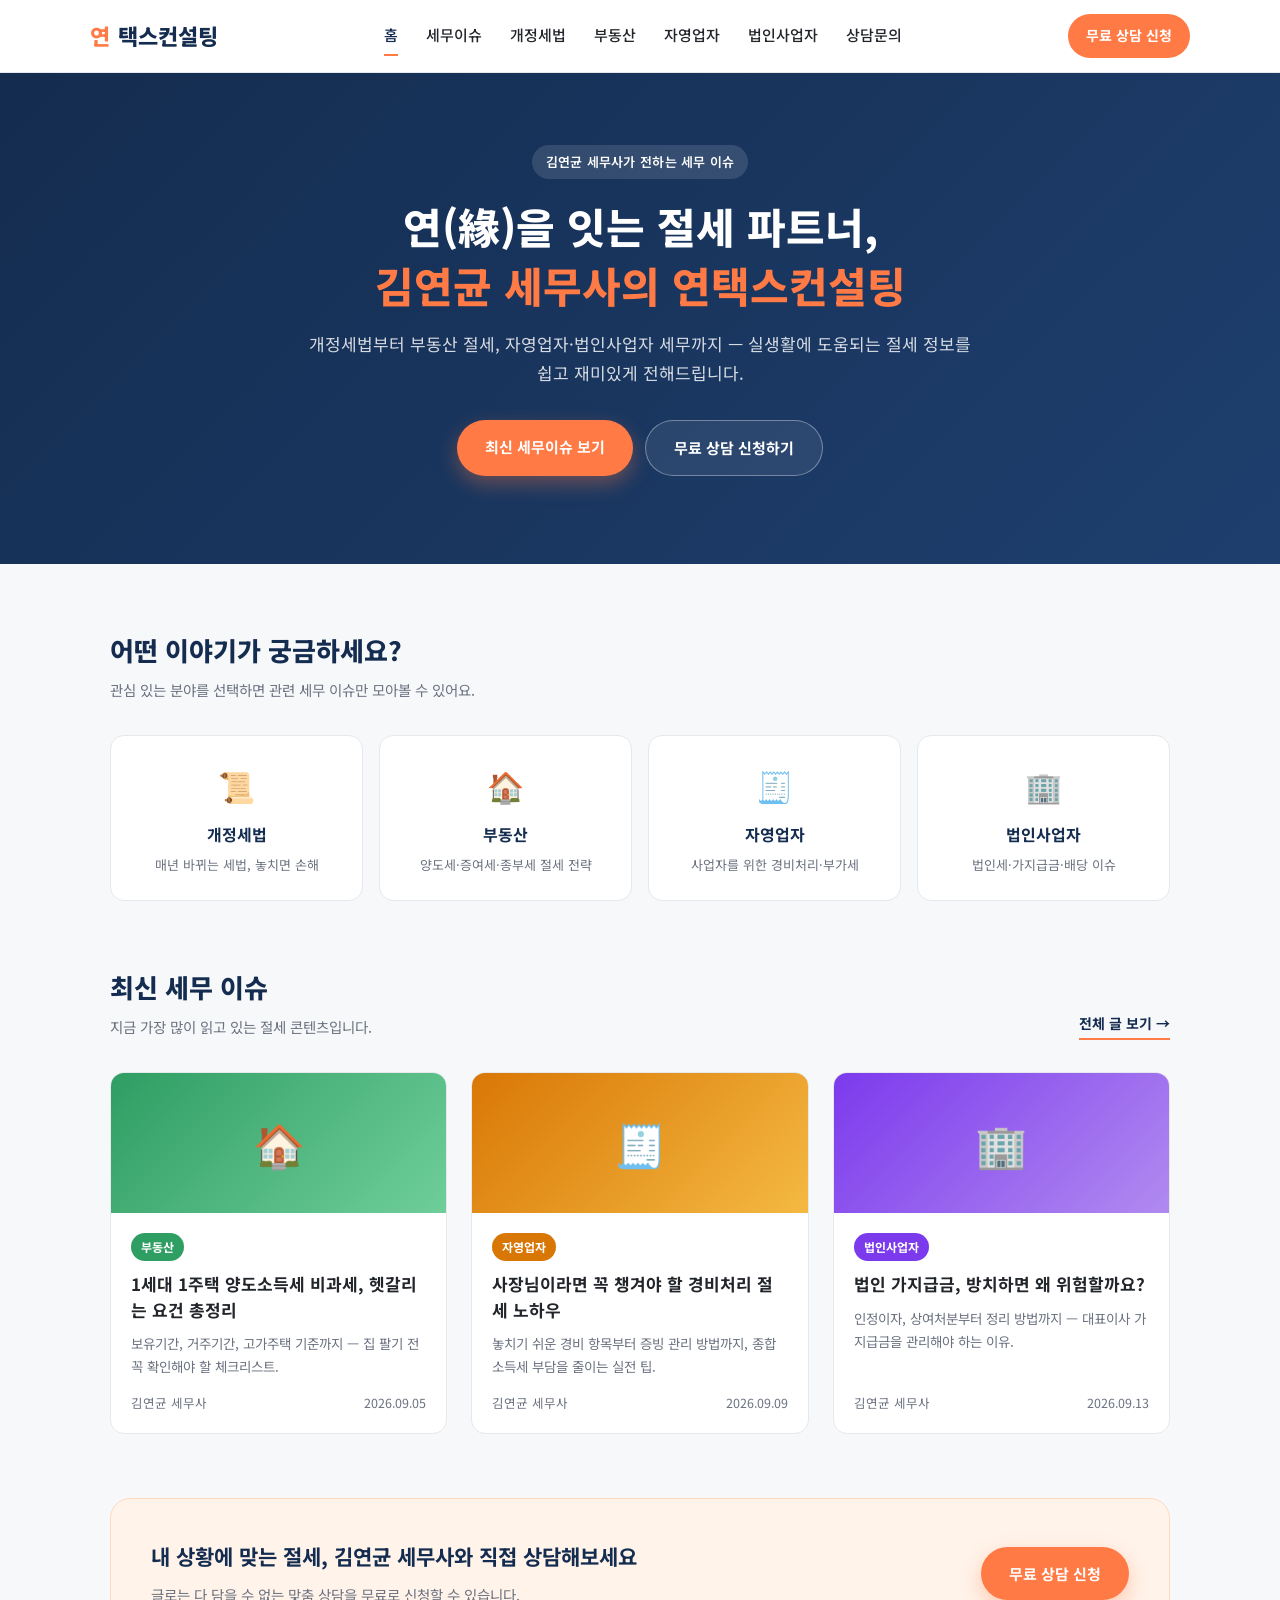
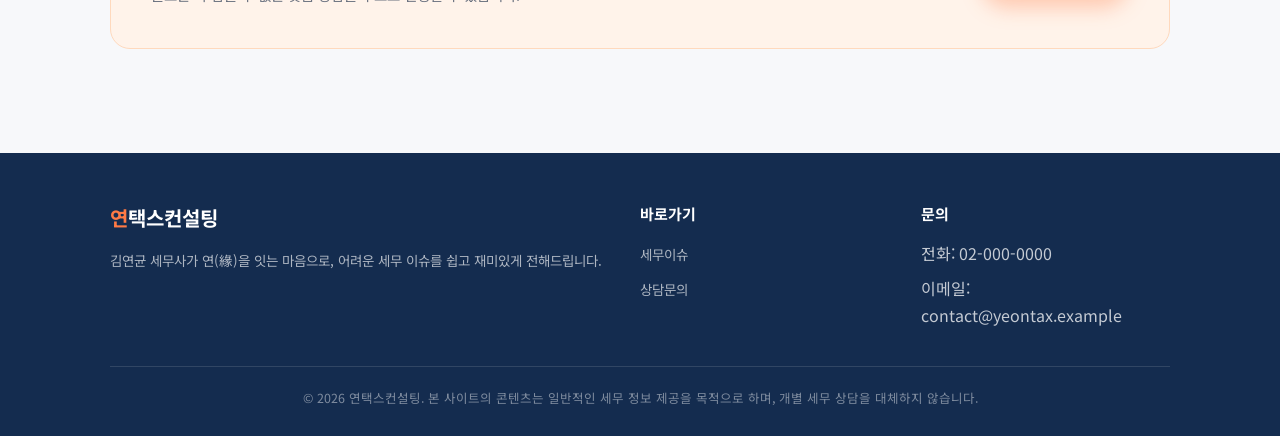
==== index.html @ 4e2dc9d8 "Merge 58a5f38770da1b1a11c53f82adcb4b5a8daee67b into 29d1952ac6ea8d5ac8eed54de7ce35b76712c909" ====
<!DOCTYPE html>
<html lang="ko">
<head>
<meta charset="UTF-8">
<meta name="viewport" content="width=device-width, initial-scale=1.0">
<title>연택스컨설팅 | 연(緣)을 잇는 절세 파트너, 김연균 세무사</title>
<meta name="description" content="연(緣)을 잇는 절세 파트너, 김연균 세무사의 연택스컨설팅. 개정세법, 부동산, 자영업자, 법인사업자 세무 이슈를 쉽고 재미있게 풀어드립니다.">
<link rel="preconnect" href="https://fonts.googleapis.com">
<link href="https://fonts.googleapis.com/css2?family=Noto+Sans+KR:wght@400;500;700;800&display=swap" rel="stylesheet">
<link rel="stylesheet" href="css/style.css">
</head>
<body>

<header class="site-header">
  <div class="wrap header-inner">
    <a href="index.html" class="logo"><span>연</span>택스컨설팅</a>
    <nav class="main-nav">
      <a href="index.html" class="active">홈</a>
      <a href="blog.html">세무이슈</a>
      <a href="blog.html?cat=tax">개정세법</a>
      <a href="blog.html?cat=realestate">부동산</a>
      <a href="blog.html?cat=selfemployed">자영업자</a>
      <a href="blog.html?cat=corp">법인사업자</a>
      <a href="contact.html">상담문의</a>
    </nav>
    <a href="contact.html" class="header-cta">무료 상담 신청</a>
    <button class="nav-toggle" aria-label="메뉴 열기">☰</button>
  </div>
</header>

<section class="hero">
  <div class="wrap hero-inner">
    <span class="hero-eyebrow">김연균 세무사가 전하는 세무 이슈</span>
    <h1>연(緣)을 잇는 절세 파트너,<br><em>김연균 세무사의 연택스컨설팅</em></h1>
    <p>개정세법부터 부동산 절세, 자영업자·법인사업자 세무까지 — 실생활에 도움되는 절세 정보를 쉽고 재미있게 전해드립니다.</p>
    <div class="hero-actions">
      <a href="blog.html" class="btn btn-primary">최신 세무이슈 보기</a>
      <a href="contact.html" class="btn btn-ghost">무료 상담 신청하기</a>
    </div>
  </div>
</section>

<section class="section">
  <div class="wrap">
    <div class="section-head">
      <div>
        <h2>어떤 이야기가 궁금하세요?</h2>
        <p>관심 있는 분야를 선택하면 관련 세무 이슈만 모아볼 수 있어요.</p>
      </div>
    </div>
    <div class="category-grid">
      <a class="category-card" href="blog.html?cat=tax">
        <div class="emoji">📜</div>
        <h3>개정세법</h3>
        <p>매년 바뀌는 세법, 놓치면 손해</p>
      </a>
      <a class="category-card" href="blog.html?cat=realestate">
        <div class="emoji">🏠</div>
        <h3>부동산</h3>
        <p>양도세·증여세·종부세 절세 전략</p>
      </a>
      <a class="category-card" href="blog.html?cat=selfemployed">
        <div class="emoji">🧾</div>
        <h3>자영업자</h3>
        <p>사업자를 위한 경비처리·부가세</p>
      </a>
      <a class="category-card" href="blog.html?cat=corp">
        <div class="emoji">🏢</div>
        <h3>법인사업자</h3>
        <p>법인세·가지급금·배당 이슈</p>
      </a>
    </div>
  </div>
</section>

<section class="section" style="padding-top:0;">
  <div class="wrap">
    <div class="section-head">
      <div>
        <h2>최신 세무 이슈</h2>
        <p>지금 가장 많이 읽고 있는 절세 콘텐츠입니다.</p>
      </div>
      <a href="blog.html" class="section-link">전체 글 보기 →</a>
    </div>

    <div class="post-grid">
      <a class="post-card" href="posts/post-2.html">
        <div class="post-thumb thumb-realestate">🏠</div>
        <div class="post-body">
          <span class="tag tag-realestate">부동산</span>
          <h3>1세대 1주택 양도소득세 비과세, 헷갈리는 요건 총정리</h3>
          <p class="excerpt">보유기간, 거주기간, 고가주택 기준까지 — 집 팔기 전 꼭 확인해야 할 체크리스트.</p>
          <div class="post-meta"><span>김연균 세무사</span><span>2026.09.05</span></div>
        </div>
      </a>
      <a class="post-card" href="posts/post-3.html">
        <div class="post-thumb thumb-selfemployed">🧾</div>
        <div class="post-body">
          <span class="tag tag-selfemployed">자영업자</span>
          <h3>사장님이라면 꼭 챙겨야 할 경비처리 절세 노하우</h3>
          <p class="excerpt">놓치기 쉬운 경비 항목부터 증빙 관리 방법까지, 종합소득세 부담을 줄이는 실전 팁.</p>
          <div class="post-meta"><span>김연균 세무사</span><span>2026.09.09</span></div>
        </div>
      </a>
      <a class="post-card" href="posts/post-4.html">
        <div class="post-thumb thumb-corp">🏢</div>
        <div class="post-body">
          <span class="tag tag-corp">법인사업자</span>
          <h3>법인 가지급금, 방치하면 왜 위험할까요?</h3>
          <p class="excerpt">인정이자, 상여처분부터 정리 방법까지 — 대표이사 가지급금을 관리해야 하는 이유.</p>
          <div class="post-meta"><span>김연균 세무사</span><span>2026.09.13</span></div>
        </div>
      </a>
    </div>
  </div>
</section>

<section class="section" style="padding-top:0;">
  <div class="wrap">
    <div class="cta-banner">
      <div>
        <h3>내 상황에 맞는 절세, 김연균 세무사와 직접 상담해보세요</h3>
        <p>글로는 다 담을 수 없는 맞춤 상담을 무료로 신청할 수 있습니다.</p>
      </div>
      <a href="contact.html" class="btn btn-primary">무료 상담 신청</a>
    </div>
  </div>
</section>

<footer class="site-footer">
  <div class="wrap">
    <div class="footer-grid">
      <div>
        <h4 style="color:#fff; font-size:20px;"><span style="color:var(--accent);">연</span>택스컨설팅</h4>
        <p>김연균 세무사가 연(緣)을 잇는 마음으로, 어려운 세무 이슈를 쉽고 재미있게 전해드립니다.</p>
      </div>
      <div>
        <h4>바로가기</h4>
        <ul>
          <li><a href="blog.html">세무이슈</a></li>
          <li><a href="contact.html">상담문의</a></li>
        </ul>
      </div>
      <div>
        <h4>문의</h4>
        <ul>
          <li>전화: 02-000-0000</li>
          <li>이메일: contact@yeontax.example</li>
        </ul>
      </div>
    </div>
    <div class="footer-bottom">
      © 2026 연택스컨설팅. 본 사이트의 콘텐츠는 일반적인 세무 정보 제공을 목적으로 하며, 개별 세무 상담을 대체하지 않습니다.
    </div>
  </div>
</footer>

<script src="js/main.js"></script>
</body>
</html>
---- css/style.css ----
/* ===== 세무톡 공통 스타일 ===== */
:root {
  --navy: #142c4f;
  --navy-light: #1e3f6e;
  --accent: #ff7a45;
  --accent-dark: #e2601f;
  --bg: #f7f8fa;
  --card-bg: #ffffff;
  --text: #22262b;
  --text-muted: #6b7280;
  --border: #e5e8ec;
  --tag-tax: #2b6cb0;
  --tag-realestate: #2f9e63;
  --tag-selfemployed: #d97706;
  --tag-corp: #7c3aed;
  --radius: 14px;
  --max-width: 1100px;
}

* { box-sizing: border-box; }

html { scroll-behavior: smooth; }

body {
  margin: 0;
  font-family: "Noto Sans KR", "Pretendard", -apple-system, "Malgun Gothic", sans-serif;
  background: var(--bg);
  color: var(--text);
  line-height: 1.7;
  -webkit-font-smoothing: antialiased;
}

a { color: inherit; text-decoration: none; }
img { max-width: 100%; display: block; }
ul { list-style: none; margin: 0; padding: 0; }

.wrap {
  max-width: var(--max-width);
  margin: 0 auto;
  padding: 0 20px;
}

/* ---------- Header ---------- */
.site-header {
  position: sticky;
  top: 0;
  z-index: 50;
  background: rgba(255, 255, 255, 0.92);
  backdrop-filter: blur(6px);
  border-bottom: 1px solid var(--border);
}

.header-inner {
  display: flex;
  align-items: center;
  justify-content: space-between;
  padding: 14px 0;
}

.logo {
  display: flex;
  align-items: center;
  gap: 8px;
  font-weight: 800;
  font-size: 22px;
  color: var(--navy);
}
.logo span { color: var(--accent); }

.main-nav {
  display: flex;
  gap: 28px;
}
.main-nav a {
  font-size: 15px;
  font-weight: 500;
  color: var(--text);
  padding: 6px 0;
  border-bottom: 2px solid transparent;
  transition: color .15s, border-color .15s;
}
.main-nav a:hover,
.main-nav a.active {
  color: var(--navy);
  border-color: var(--accent);
}

.header-cta {
  display: inline-block;
  background: var(--accent);
  color: #fff;
  font-weight: 700;
  font-size: 14px;
  padding: 10px 18px;
  border-radius: 999px;
  transition: background .15s, transform .15s;
  white-space: nowrap;
}
.header-cta:hover { background: var(--accent-dark); transform: translateY(-1px); }

.nav-toggle {
  display: none;
  background: none;
  border: none;
  font-size: 24px;
  cursor: pointer;
  color: var(--navy);
}

/* ---------- Hero ---------- */
.hero {
  background: linear-gradient(135deg, var(--navy) 0%, var(--navy-light) 100%);
  color: #fff;
  padding: 72px 0 88px;
}
.hero-inner { text-align: center; max-width: 720px; margin: 0 auto; }
.hero-eyebrow {
  display: inline-block;
  background: rgba(255,255,255,0.12);
  padding: 6px 14px;
  border-radius: 999px;
  font-size: 13px;
  font-weight: 600;
  margin-bottom: 18px;
  letter-spacing: .02em;
}
.hero h1 {
  font-size: clamp(28px, 4vw, 42px);
  line-height: 1.4;
  margin: 0 0 16px;
  font-weight: 800;
}
.hero h1 em { color: var(--accent); font-style: normal; }
.hero p {
  font-size: 17px;
  color: rgba(255,255,255,0.82);
  margin: 0 0 32px;
}
.hero-actions {
  display: flex;
  gap: 12px;
  justify-content: center;
  flex-wrap: wrap;
}
.btn {
  display: inline-block;
  padding: 14px 28px;
  border-radius: 999px;
  font-weight: 700;
  font-size: 15px;
  transition: transform .15s, box-shadow .15s, background .15s;
}
.btn-primary {
  background: var(--accent);
  color: #fff;
  box-shadow: 0 8px 20px rgba(255,122,69,0.35);
}
.btn-primary:hover { background: var(--accent-dark); transform: translateY(-2px); }
.btn-ghost {
  background: rgba(255,255,255,0.08);
  color: #fff;
  border: 1px solid rgba(255,255,255,0.35);
}
.btn-ghost:hover { background: rgba(255,255,255,0.18); }

/* ---------- Section titles ---------- */
.section { padding: 64px 0; }
.section-head {
  display: flex;
  align-items: flex-end;
  justify-content: space-between;
  margin-bottom: 32px;
  gap: 16px;
  flex-wrap: wrap;
}
.section-head h2 {
  font-size: 26px;
  font-weight: 800;
  color: var(--navy);
  margin: 0 0 6px;
}
.section-head p { margin: 0; color: var(--text-muted); font-size: 14.5px; }
.section-link {
  font-weight: 700;
  font-size: 14px;
  color: var(--navy);
  border-bottom: 2px solid var(--accent);
  padding-bottom: 2px;
}

/* ---------- Category pills ---------- */
.category-grid {
  display: grid;
  grid-template-columns: repeat(4, 1fr);
  gap: 16px;
}
.category-card {
  background: var(--card-bg);
  border: 1px solid var(--border);
  border-radius: var(--radius);
  padding: 24px 20px;
  text-align: center;
  transition: transform .15s, box-shadow .15s;
}
.category-card:hover {
  transform: translateY(-4px);
  box-shadow: 0 12px 28px rgba(20,44,79,0.08);
}
.category-card .emoji { font-size: 30px; margin-bottom: 10px; }
.category-card h3 { font-size: 16px; margin: 0 0 6px; color: var(--navy); }
.category-card p { font-size: 13px; color: var(--text-muted); margin: 0; }

/* ---------- Post cards ---------- */
.post-grid {
  display: grid;
  grid-template-columns: repeat(3, 1fr);
  gap: 24px;
}
.post-card {
  background: var(--card-bg);
  border: 1px solid var(--border);
  border-radius: var(--radius);
  overflow: hidden;
  display: flex;
  flex-direction: column;
  transition: transform .15s, box-shadow .15s;
}
.post-card:hover {
  transform: translateY(-4px);
  box-shadow: 0 16px 32px rgba(20,44,79,0.1);
}
.post-thumb {
  height: 140px;
  display: flex;
  align-items: center;
  justify-content: center;
  font-size: 42px;
  color: #fff;
}
.post-body { padding: 20px; display: flex; flex-direction: column; gap: 10px; flex: 1; }
.tag {
  display: inline-block;
  align-self: flex-start;
  font-size: 12px;
  font-weight: 700;
  padding: 4px 10px;
  border-radius: 999px;
  color: #fff;
}
.tag-tax { background: var(--tag-tax); }
.tag-realestate { background: var(--tag-realestate); }
.tag-selfemployed { background: var(--tag-selfemployed); }
.tag-corp { background: var(--tag-corp); }

.thumb-tax { background: linear-gradient(135deg,#2b6cb0,#5a9bde); }
.thumb-realestate { background: linear-gradient(135deg,#2f9e63,#6fce9a); }
.thumb-selfemployed { background: linear-gradient(135deg,#d97706,#f4b942); }
.thumb-corp { background: linear-gradient(135deg,#7c3aed,#b18af0); }

.post-card h3 {
  font-size: 17px;
  margin: 0;
  color: var(--text);
  line-height: 1.5;
}
.post-card .excerpt {
  font-size: 13.5px;
  color: var(--text-muted);
  margin: 0;
  flex: 1;
}
.post-meta {
  display: flex;
  justify-content: space-between;
  font-size: 12.5px;
  color: var(--text-muted);
  margin-top: 4px;
}

/* ---------- CTA banner ---------- */
.cta-banner {
  background: #fff3ea;
  border: 1px solid #ffd9bd;
  border-radius: 20px;
  padding: 40px;
  display: flex;
  align-items: center;
  justify-content: space-between;
  gap: 24px;
  flex-wrap: wrap;
}
.cta-banner h3 { font-size: 21px; margin: 0 0 8px; color: var(--navy); }
.cta-banner p { margin: 0; color: var(--text-muted); font-size: 14.5px; }

/* ---------- Footer ---------- */
.site-footer {
  background: var(--navy);
  color: rgba(255,255,255,0.75);
  padding: 48px 0 28px;
  margin-top: 40px;
}
.footer-grid {
  display: grid;
  grid-template-columns: 2fr 1fr 1fr;
  gap: 32px;
  margin-bottom: 28px;
}
.footer-grid h4 { color: #fff; font-size: 15px; margin: 0 0 14px; }
.footer-grid p, .footer-grid a { font-size: 13.5px; color: rgba(255,255,255,0.65); }
.footer-grid li { margin-bottom: 8px; }
.footer-grid a:hover { color: #fff; }
.footer-bottom {
  border-top: 1px solid rgba(255,255,255,0.12);
  padding-top: 20px;
  font-size: 12.5px;
  color: rgba(255,255,255,0.45);
  text-align: center;
}

/* ---------- Blog list page ---------- */
.filter-tabs {
  display: flex;
  gap: 10px;
  flex-wrap: wrap;
  margin-bottom: 32px;
}
.filter-tab {
  padding: 9px 18px;
  border-radius: 999px;
  border: 1px solid var(--border);
  background: #fff;
  font-size: 13.5px;
  font-weight: 600;
  color: var(--text-muted);
  cursor: pointer;
  transition: all .15s;
}
.filter-tab:hover { border-color: var(--navy); color: var(--navy); }
.filter-tab.active { background: var(--navy); color: #fff; border-color: var(--navy); }

/* ---------- Post detail page ---------- */
.post-hero {
  background: var(--navy);
  color: #fff;
  padding: 56px 0 40px;
}
.post-hero .tag { margin-bottom: 16px; }
.post-hero h1 { font-size: clamp(24px, 3.4vw, 34px); margin: 0 0 16px; line-height: 1.45; }
.post-hero .meta { font-size: 13.5px; color: rgba(255,255,255,0.7); }

.post-content {
  max-width: 760px;
  margin: 0 auto;
  padding: 48px 20px 20px;
  font-size: 16.5px;
}
.post-content h2 {
  font-size: 21px;
  color: var(--navy);
  margin: 40px 0 14px;
  padding-top: 4px;
}
.post-content h3 { font-size: 17.5px; color: var(--navy); margin: 28px 0 10px; }
.post-content p { margin: 0 0 16px; }
.post-content ul, .post-content ol { margin: 0 0 16px; padding-left: 22px; }
.post-content li { margin-bottom: 8px; }

.callout {
  background: #eef5ff;
  border-left: 4px solid var(--tag-tax);
  border-radius: 8px;
  padding: 18px 20px;
  margin: 24px 0;
  font-size: 15px;
}
.callout strong { color: var(--tag-tax); }

.callout-warn {
  background: #fff8e8;
  border-left: 4px solid var(--tag-selfemployed);
}
.callout-warn strong { color: var(--tag-selfemployed); }

.disclaimer {
  margin-top: 36px;
  padding: 16px 18px;
  background: #f3f4f6;
  border-radius: 10px;
  font-size: 13px;
  color: var(--text-muted);
}

.share-cta {
  max-width: 760px;
  margin: 40px auto 0;
  padding: 0 20px;
}

.author-box {
  max-width: 760px;
  margin: 24px auto 0;
  padding: 20px;
  background: #fff;
  border: 1px solid var(--border);
  border-radius: var(--radius);
  display: flex;
  gap: 14px;
  align-items: center;
}
.author-avatar {
  width: 46px; height: 46px; border-radius: 50%;
  background: var(--navy); color: #fff;
  display: flex; align-items: center; justify-content: center;
  font-weight: 800; flex-shrink: 0;
}
.author-box .name { font-weight: 700; color: var(--navy); font-size: 14.5px; }
.author-box .role { font-size: 12.5px; color: var(--text-muted); }

/* ---------- Comments ---------- */
.comments-section {
  max-width: 760px;
  margin: 48px auto 0;
  padding: 0 20px 60px;
}
.comments-section h3 { font-size: 18px; color: var(--navy); margin-bottom: 16px; }
.comments-placeholder {
  border: 1px dashed var(--border);
  border-radius: var(--radius);
  padding: 28px;
  text-align: center;
  color: var(--text-muted);
  font-size: 13.5px;
  background: #fff;
}

/* ---------- Contact page ---------- */
.contact-layout {
  display: grid;
  grid-template-columns: 1.1fr 0.9fr;
  gap: 40px;
  align-items: start;
}
.contact-form {
  background: #fff;
  border: 1px solid var(--border);
  border-radius: var(--radius);
  padding: 32px;
}
.form-row { margin-bottom: 18px; }
.form-row label {
  display: block;
  font-size: 13.5px;
  font-weight: 700;
  margin-bottom: 6px;
  color: var(--navy);
}
.form-row input,
.form-row select,
.form-row textarea {
  width: 100%;
  padding: 12px 14px;
  border: 1px solid var(--border);
  border-radius: 8px;
  font-size: 14.5px;
  font-family: inherit;
  background: #fbfbfc;
}
.form-row textarea { resize: vertical; min-height: 110px; }
.form-note { font-size: 12.5px; color: var(--text-muted); margin-top: -8px; margin-bottom: 18px; }

.contact-info-card {
  background: var(--navy);
  color: #fff;
  border-radius: var(--radius);
  padding: 32px;
}
.contact-info-card h3 { margin: 0 0 18px; font-size: 18px; }
.contact-info-card .item { margin-bottom: 16px; font-size: 14.5px; }
.contact-info-card .item .label { display: block; font-size: 12.5px; color: rgba(255,255,255,0.6); margin-bottom: 2px; }

/* ---------- Responsive ---------- */
@media (max-width: 860px) {
  .main-nav { display: none; }
  .nav-toggle { display: block; }
  .category-grid { grid-template-columns: repeat(2, 1fr); }
  .post-grid { grid-template-columns: 1fr; }
  .footer-grid { grid-template-columns: 1fr; }
  .contact-layout { grid-template-columns: 1fr; }
}

@media (max-width: 480px) {
  .category-grid { grid-template-columns: 1fr; }
}
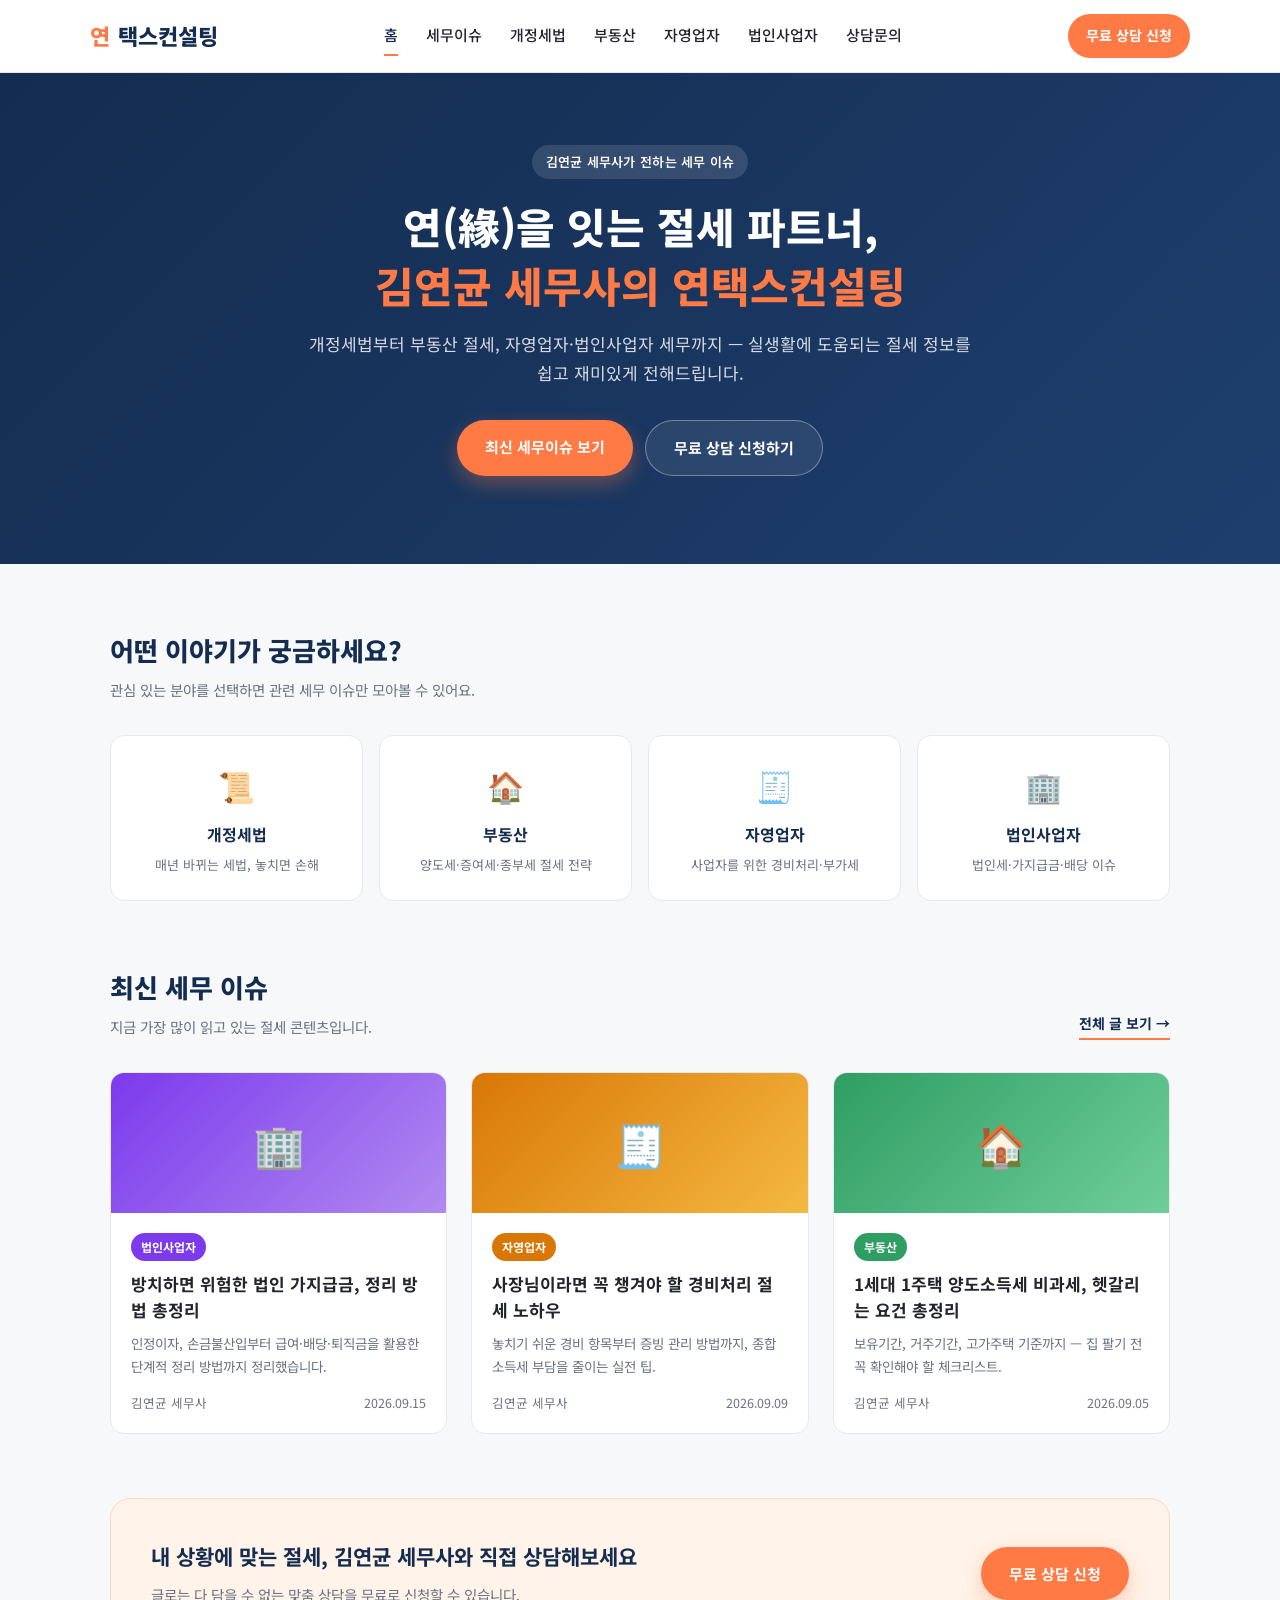
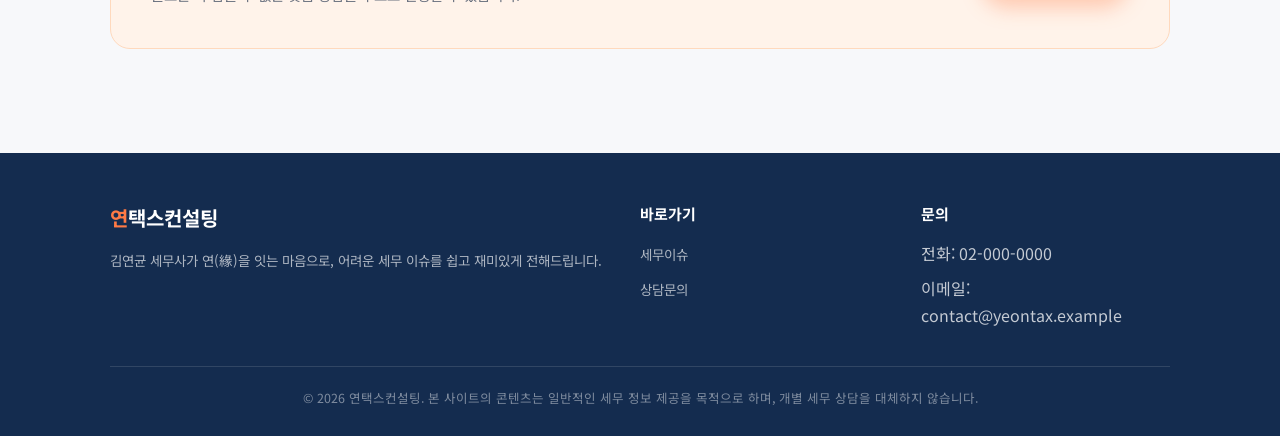
==== commit 27253456: "Add blog post: 법인 가지급금 정리 방법 (법인사업자) Adds posts/post-4.html covering corporate 가지급금 issues and clean" ====
--- a/index.html
+++ b/index.html
@@ -84,13 +84,13 @@
     </div>
 
     <div class="post-grid">
-      <a class="post-card" href="posts/post-2.html">
-        <div class="post-thumb thumb-realestate">🏠</div>
+      <a class="post-card" href="posts/post-4.html">
+        <div class="post-thumb thumb-corp">🏢</div>
         <div class="post-body">
-          <span class="tag tag-realestate">부동산</span>
-          <h3>1세대 1주택 양도소득세 비과세, 헷갈리는 요건 총정리</h3>
-          <p class="excerpt">보유기간, 거주기간, 고가주택 기준까지 — 집 팔기 전 꼭 확인해야 할 체크리스트.</p>
-          <div class="post-meta"><span>김연균 세무사</span><span>2026.09.05</span></div>
+          <span class="tag tag-corp">법인사업자</span>
+          <h3>방치하면 위험한 법인 가지급금, 정리 방법 총정리</h3>
+          <p class="excerpt">인정이자, 손금불산입부터 급여·배당·퇴직금을 활용한 단계적 정리 방법까지 정리했습니다.</p>
+          <div class="post-meta"><span>김연균 세무사</span><span>2026.09.15</span></div>
         </div>
       </a>
       <a class="post-card" href="posts/post-3.html">
@@ -102,13 +102,13 @@
           <div class="post-meta"><span>김연균 세무사</span><span>2026.09.09</span></div>
         </div>
       </a>
-      <a class="post-card" href="posts/post-4.html">
-        <div class="post-thumb thumb-corp">🏢</div>
+      <a class="post-card" href="posts/post-2.html">
+        <div class="post-thumb thumb-realestate">🏠</div>
         <div class="post-body">
-          <span class="tag tag-corp">법인사업자</span>
-          <h3>법인 가지급금, 방치하면 왜 위험할까요?</h3>
-          <p class="excerpt">인정이자, 상여처분부터 정리 방법까지 — 대표이사 가지급금을 관리해야 하는 이유.</p>
-          <div class="post-meta"><span>김연균 세무사</span><span>2026.09.13</span></div>
+          <span class="tag tag-realestate">부동산</span>
+          <h3>1세대 1주택 양도소득세 비과세, 헷갈리는 요건 총정리</h3>
+          <p class="excerpt">보유기간, 거주기간, 고가주택 기준까지 — 집 팔기 전 꼭 확인해야 할 체크리스트.</p>
+          <div class="post-meta"><span>김연균 세무사</span><span>2026.09.05</span></div>
         </div>
       </a>
     </div>
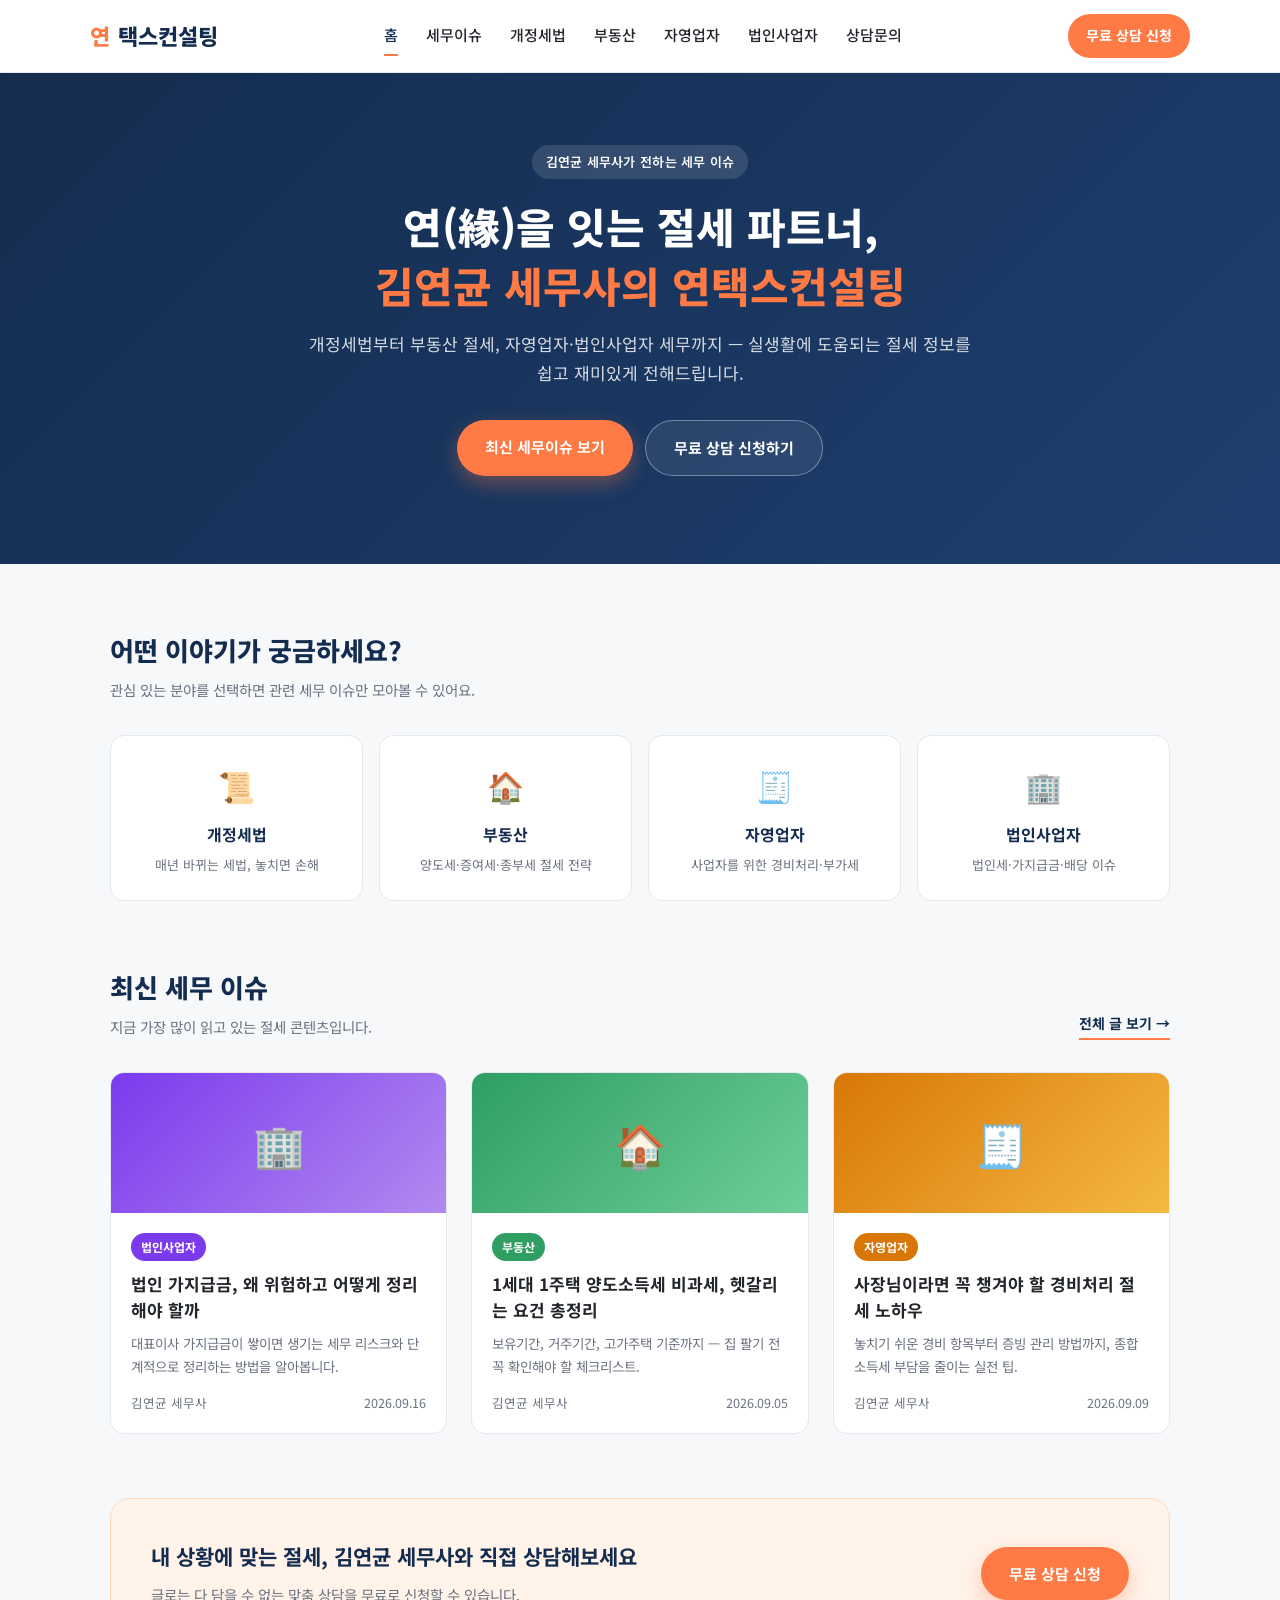
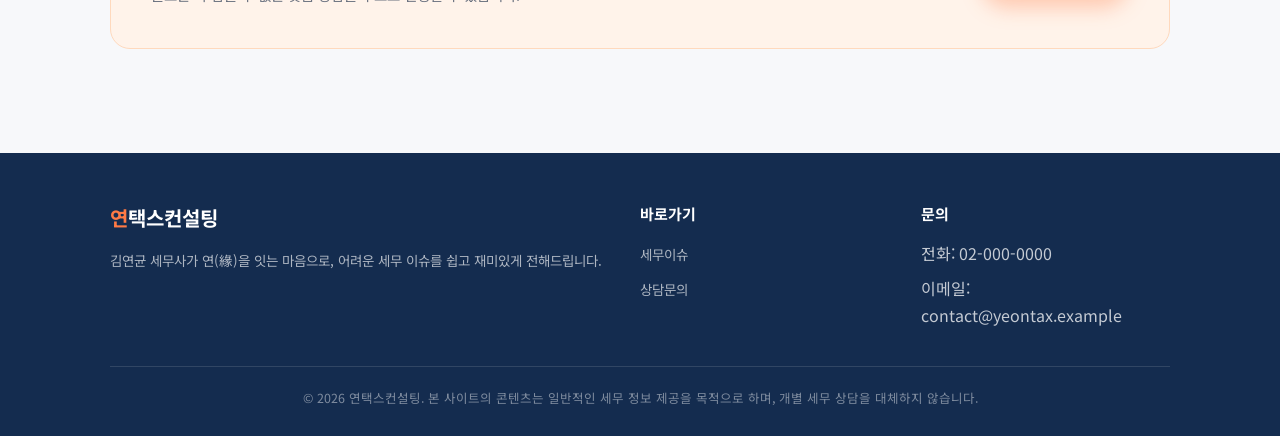
==== commit dd619420: "Add blog post: 법인 가지급금 정리 방법 (법인사업자) - posts/post-4.html: 법인 가지급금이 발생하는 이유, 세무 리스크,   단계적 정리 방법을 다루는" ====
--- a/index.html
+++ b/index.html
@@ -88,9 +88,18 @@
         <div class="post-thumb thumb-corp">🏢</div>
         <div class="post-body">
           <span class="tag tag-corp">법인사업자</span>
-          <h3>방치하면 위험한 법인 가지급금, 정리 방법 총정리</h3>
-          <p class="excerpt">인정이자, 손금불산입부터 급여·배당·퇴직금을 활용한 단계적 정리 방법까지 정리했습니다.</p>
-          <div class="post-meta"><span>김연균 세무사</span><span>2026.09.15</span></div>
+          <h3>법인 가지급금, 왜 위험하고 어떻게 정리해야 할까</h3>
+          <p class="excerpt">대표이사 가지급금이 쌓이면 생기는 세무 리스크와 단계적으로 정리하는 방법을 알아봅니다.</p>
+          <div class="post-meta"><span>김연균 세무사</span><span>2026.09.16</span></div>
+        </div>
+      </a>
+      <a class="post-card" href="posts/post-2.html">
+        <div class="post-thumb thumb-realestate">🏠</div>
+        <div class="post-body">
+          <span class="tag tag-realestate">부동산</span>
+          <h3>1세대 1주택 양도소득세 비과세, 헷갈리는 요건 총정리</h3>
+          <p class="excerpt">보유기간, 거주기간, 고가주택 기준까지 — 집 팔기 전 꼭 확인해야 할 체크리스트.</p>
+          <div class="post-meta"><span>김연균 세무사</span><span>2026.09.05</span></div>
         </div>
       </a>
       <a class="post-card" href="posts/post-3.html">
@@ -100,15 +109,6 @@
           <h3>사장님이라면 꼭 챙겨야 할 경비처리 절세 노하우</h3>
           <p class="excerpt">놓치기 쉬운 경비 항목부터 증빙 관리 방법까지, 종합소득세 부담을 줄이는 실전 팁.</p>
           <div class="post-meta"><span>김연균 세무사</span><span>2026.09.09</span></div>
-        </div>
-      </a>
-      <a class="post-card" href="posts/post-2.html">
-        <div class="post-thumb thumb-realestate">🏠</div>
-        <div class="post-body">
-          <span class="tag tag-realestate">부동산</span>
-          <h3>1세대 1주택 양도소득세 비과세, 헷갈리는 요건 총정리</h3>
-          <p class="excerpt">보유기간, 거주기간, 고가주택 기준까지 — 집 팔기 전 꼭 확인해야 할 체크리스트.</p>
-          <div class="post-meta"><span>김연균 세무사</span><span>2026.09.05</span></div>
         </div>
       </a>
     </div>
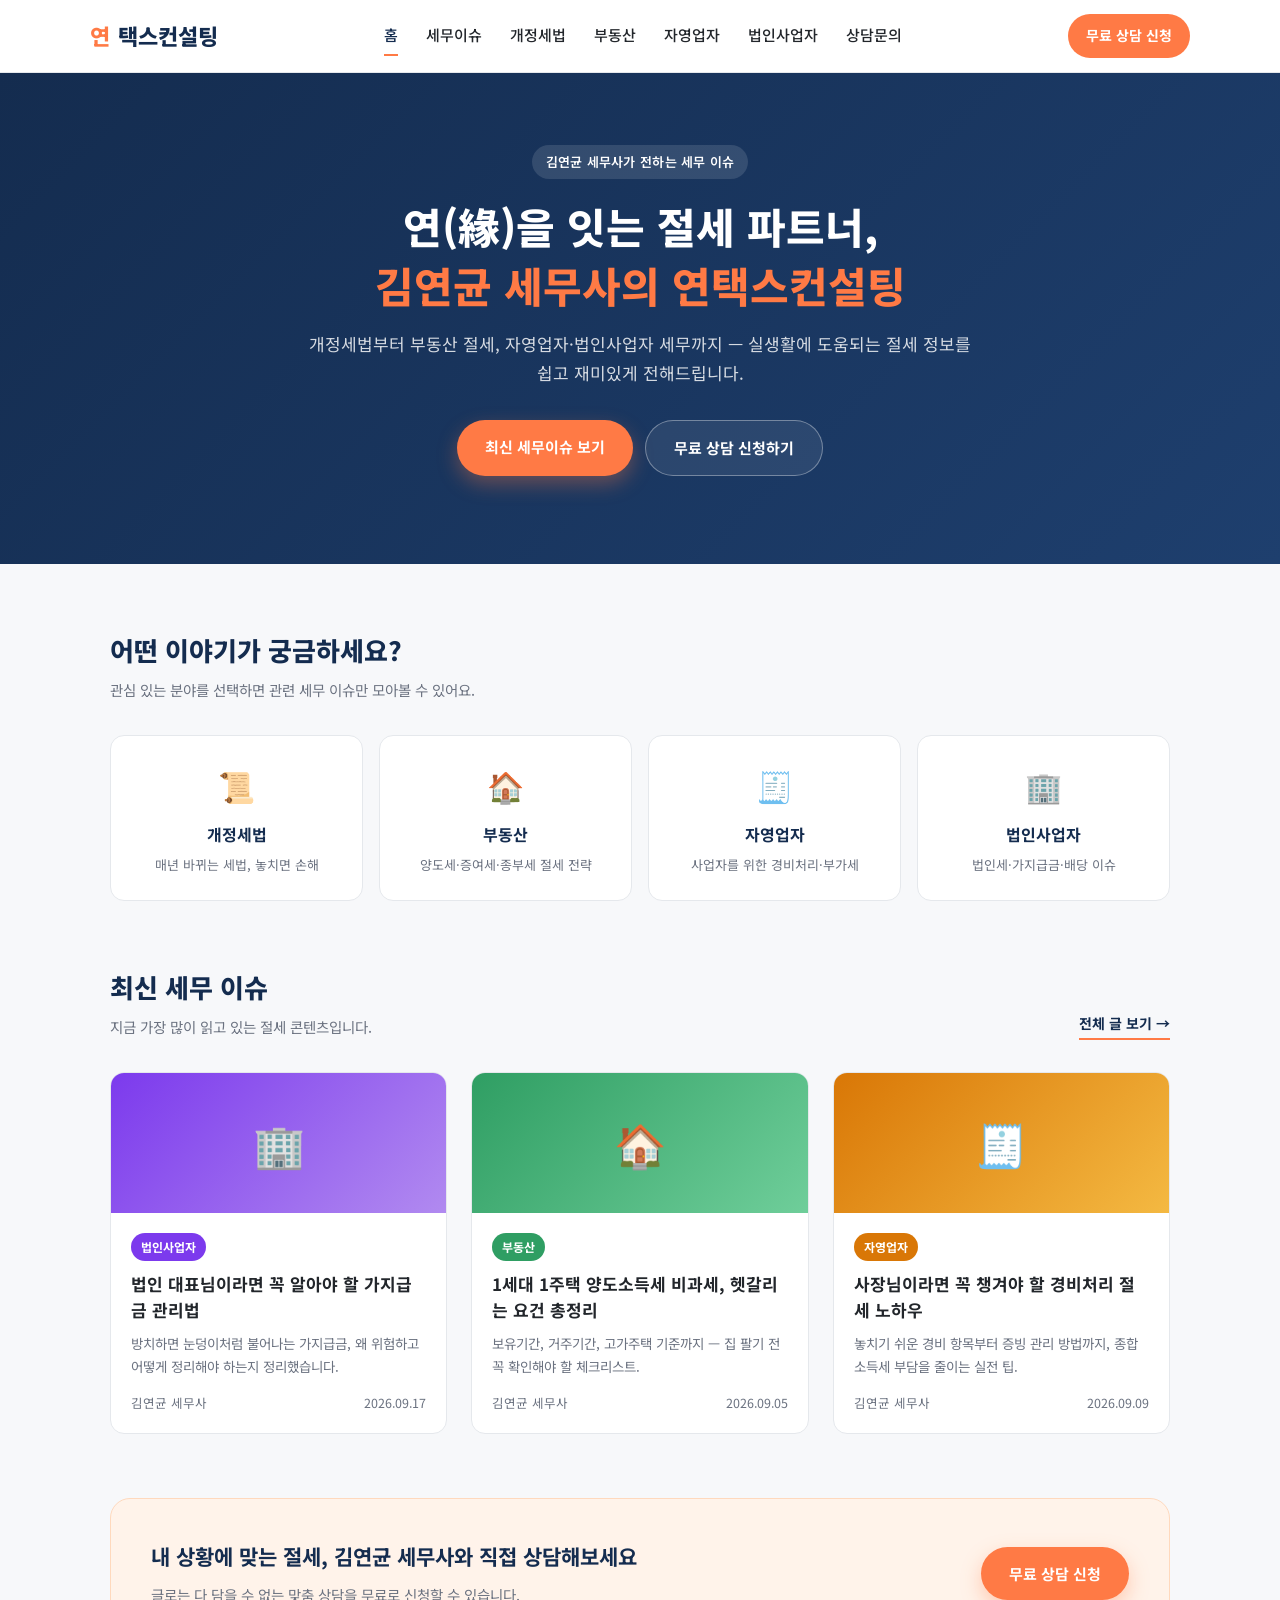
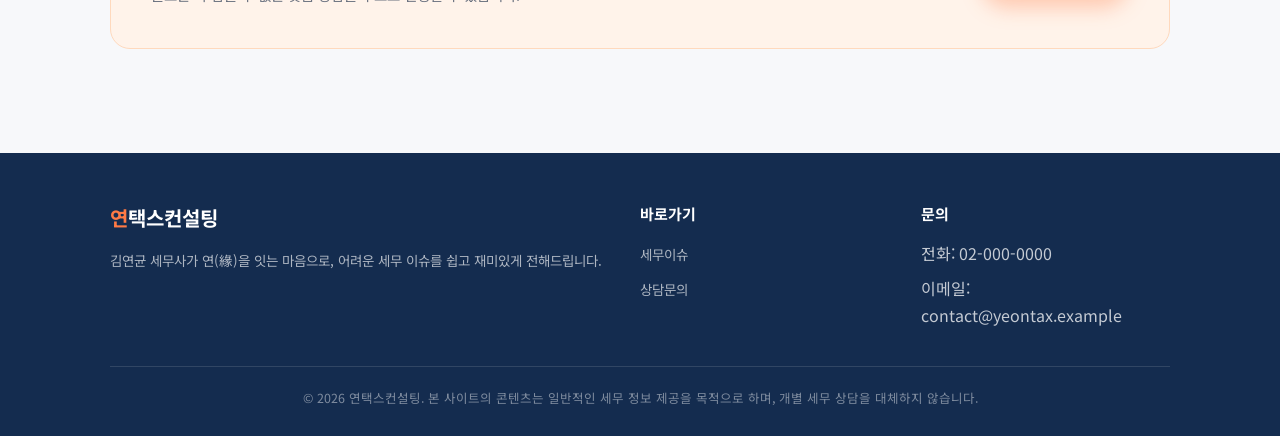
==== commit 27338184: "법인 가지급금 관리 블로그 글 추가 (법인사업자 카테고리) - posts/post-4.html: 법인 대표님이라면 꼭 알아야 할 가지급금 관리법 - blog.html: 세무이슈 목" ====
--- a/index.html
+++ b/index.html
@@ -88,9 +88,9 @@
         <div class="post-thumb thumb-corp">🏢</div>
         <div class="post-body">
           <span class="tag tag-corp">법인사업자</span>
-          <h3>법인 가지급금, 왜 위험하고 어떻게 정리해야 할까</h3>
-          <p class="excerpt">대표이사 가지급금이 쌓이면 생기는 세무 리스크와 단계적으로 정리하는 방법을 알아봅니다.</p>
-          <div class="post-meta"><span>김연균 세무사</span><span>2026.09.16</span></div>
+          <h3>법인 대표님이라면 꼭 알아야 할 가지급금 관리법</h3>
+          <p class="excerpt">방치하면 눈덩이처럼 불어나는 가지급금, 왜 위험하고 어떻게 정리해야 하는지 정리했습니다.</p>
+          <div class="post-meta"><span>김연균 세무사</span><span>2026.09.17</span></div>
         </div>
       </a>
       <a class="post-card" href="posts/post-2.html">
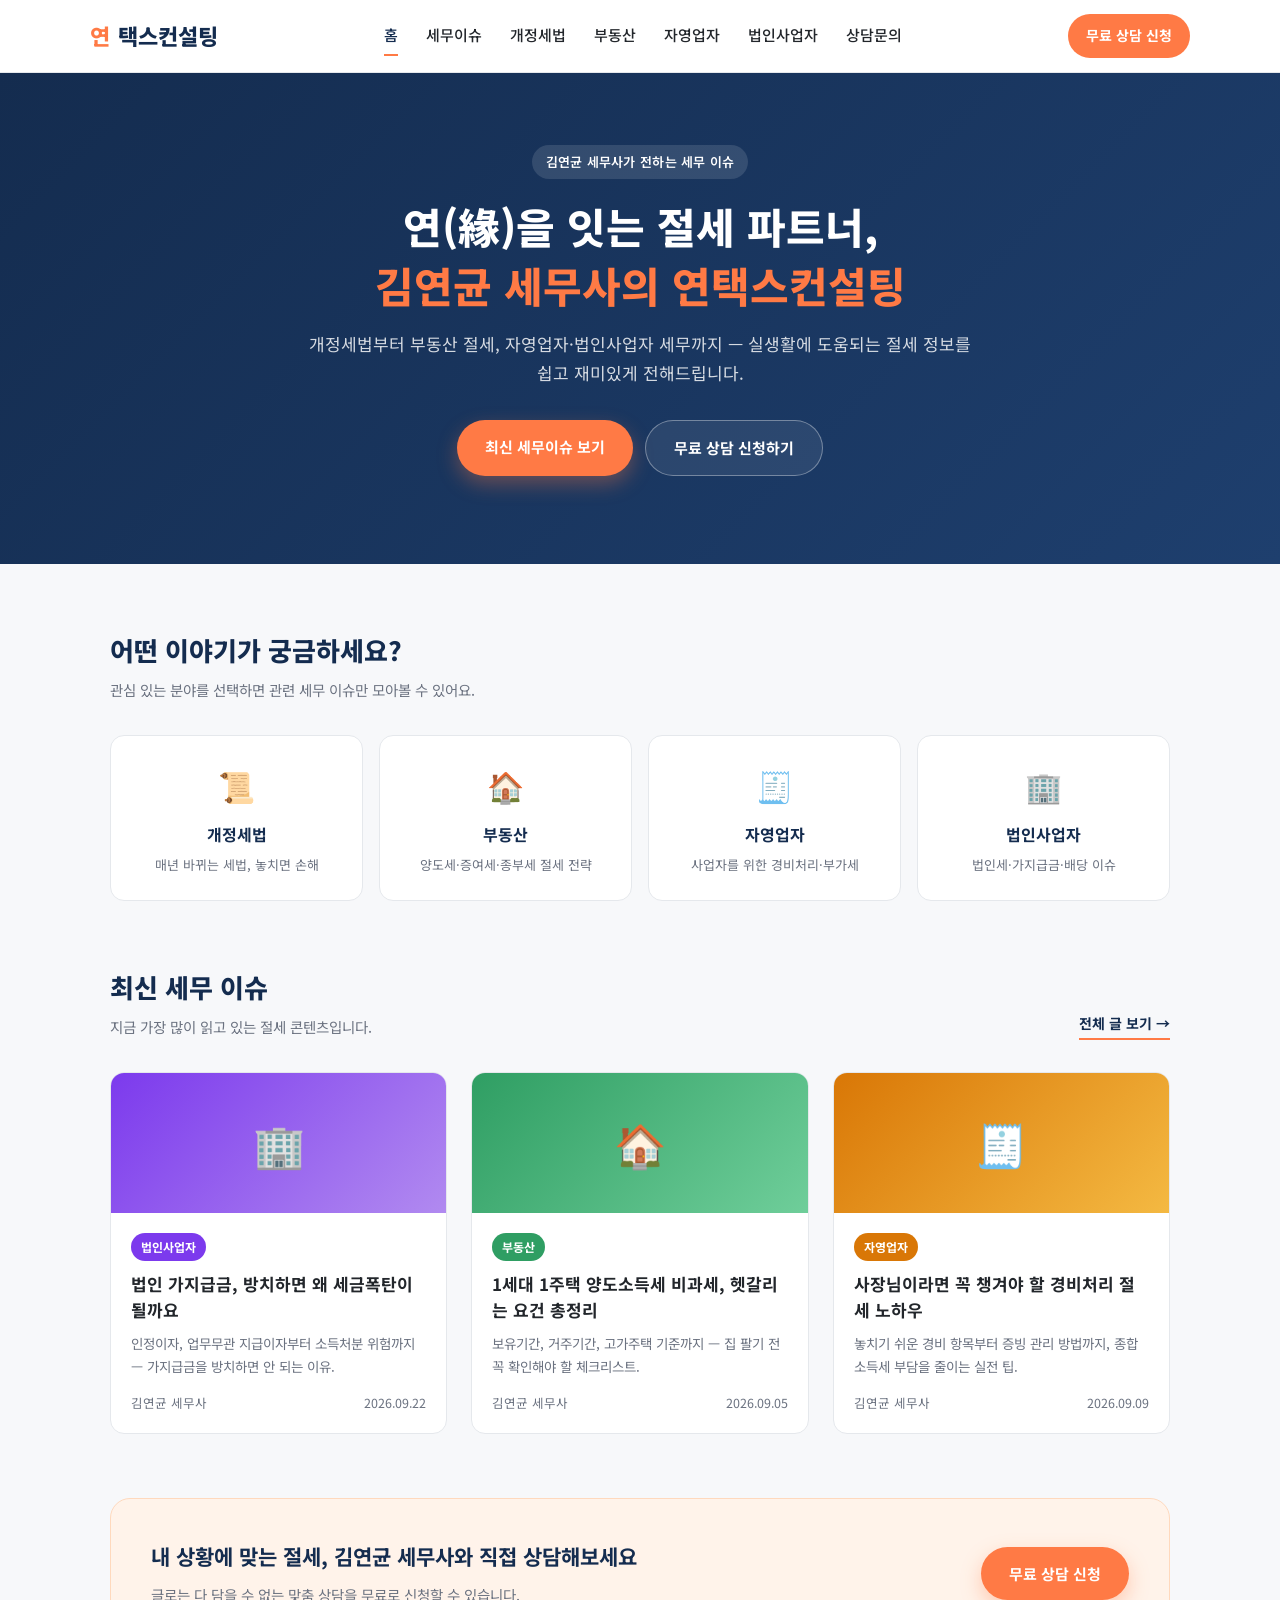
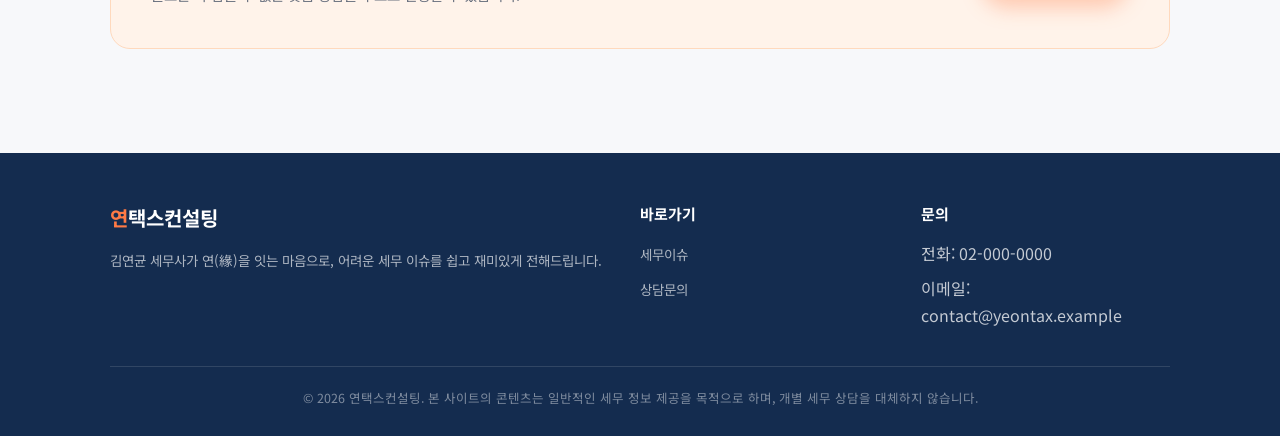
==== commit b28c6e6e: "Add blog post: 법인 가지급금, 방치하면 왜 세금폭탄이 될까요 법인사업자 카테고리 신규 글 추가 - 가지급금 인정이자, 업무무관 지급이자, 소득처분 위험을 다룸. blo" ====
--- a/index.html
+++ b/index.html
@@ -88,9 +88,9 @@
         <div class="post-thumb thumb-corp">🏢</div>
         <div class="post-body">
           <span class="tag tag-corp">법인사업자</span>
-          <h3>법인 대표님이라면 꼭 알아야 할 가지급금 관리법</h3>
-          <p class="excerpt">방치하면 눈덩이처럼 불어나는 가지급금, 왜 위험하고 어떻게 정리해야 하는지 정리했습니다.</p>
-          <div class="post-meta"><span>김연균 세무사</span><span>2026.09.17</span></div>
+          <h3>법인 가지급금, 방치하면 왜 세금폭탄이 될까요</h3>
+          <p class="excerpt">인정이자, 업무무관 지급이자부터 소득처분 위험까지 — 가지급금을 방치하면 안 되는 이유.</p>
+          <div class="post-meta"><span>김연균 세무사</span><span>2026.09.22</span></div>
         </div>
       </a>
       <a class="post-card" href="posts/post-2.html">
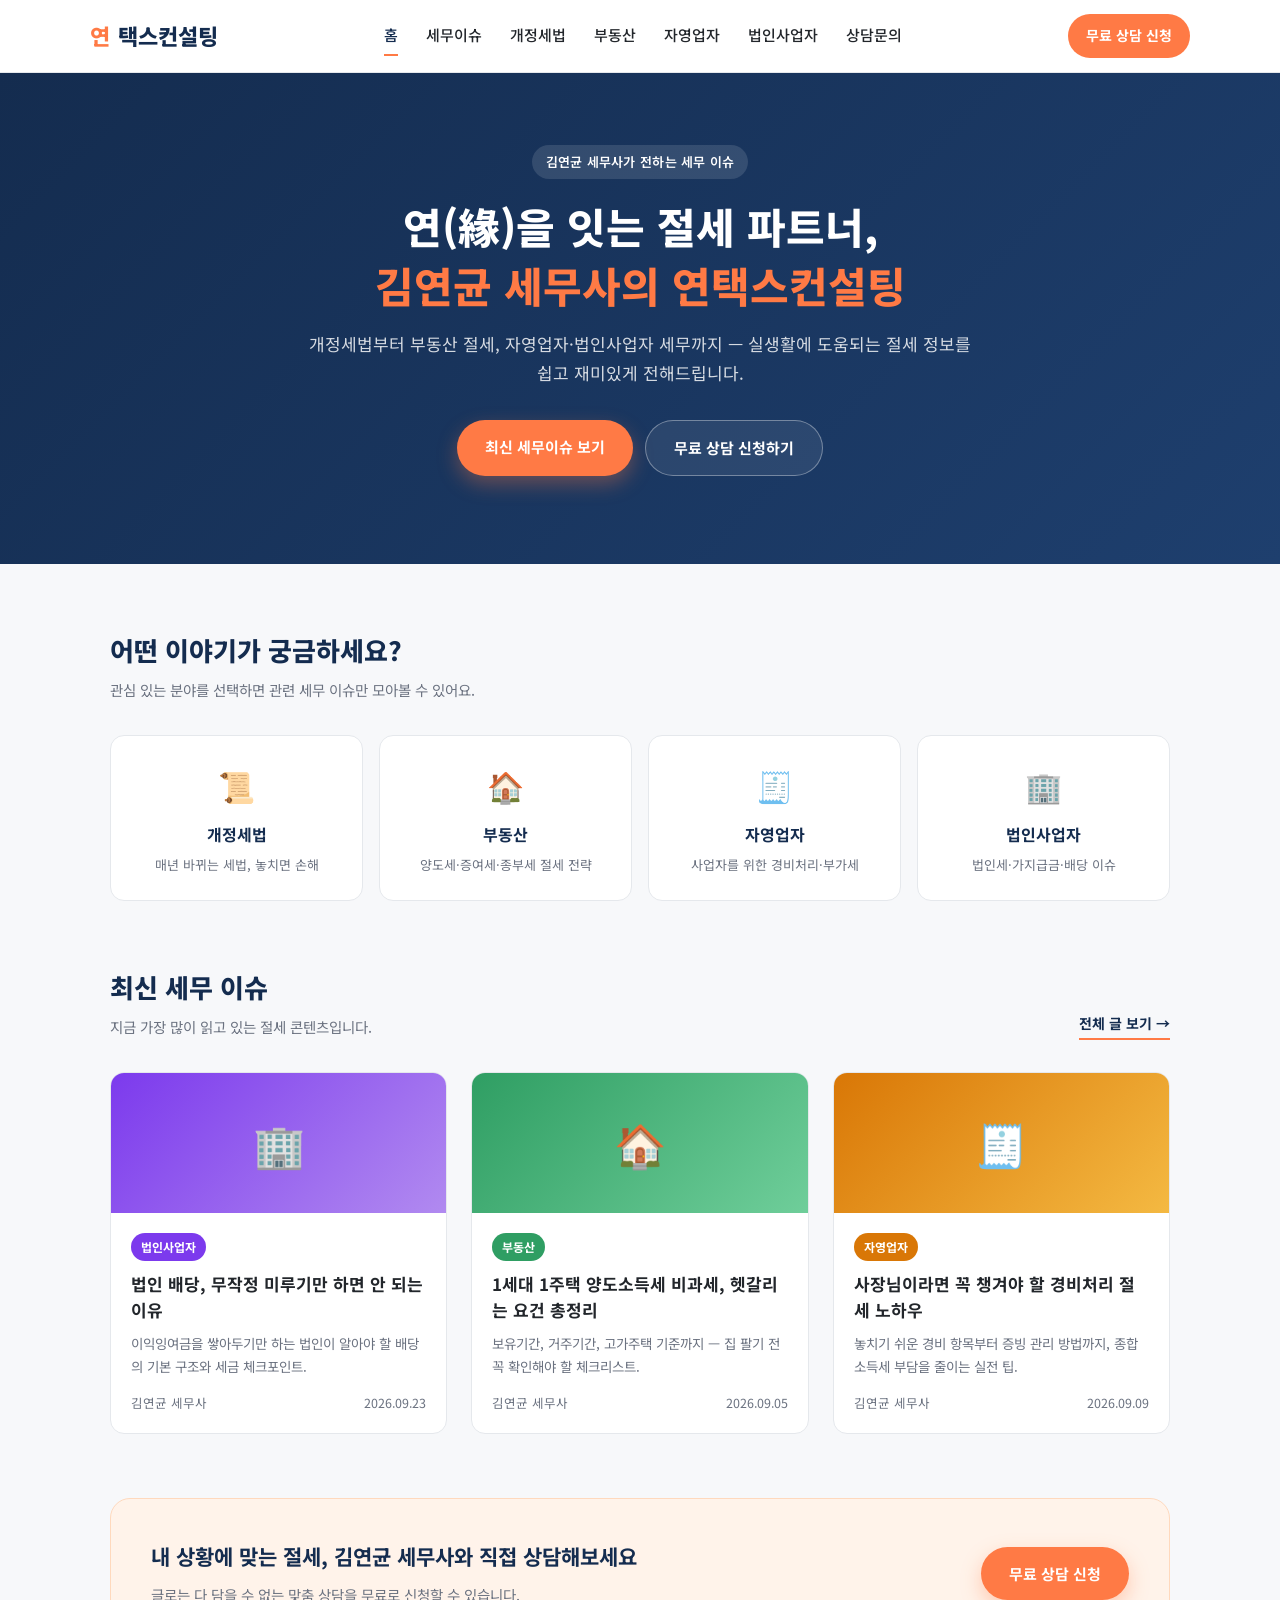
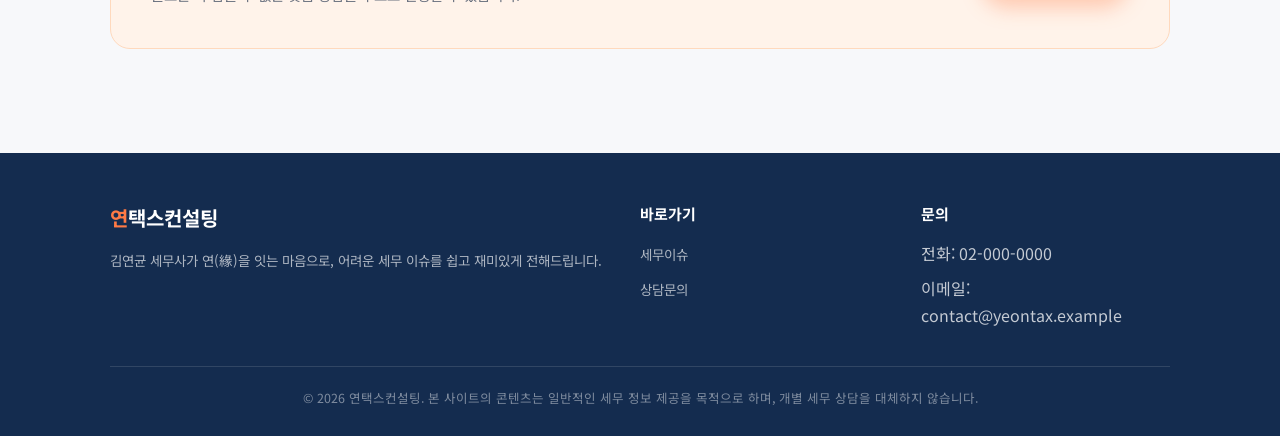
==== commit 02428433: "법인사업자 카테고리 신규 글 추가: 법인 배당 이익잉여금을 배당하지 않고 쌓아두기만 할 때 생기는 문제와 배당소득 종합과세 개념을 다루는 신규 포스트(post-4.html)를 추가" ====
--- a/index.html
+++ b/index.html
@@ -88,9 +88,9 @@
         <div class="post-thumb thumb-corp">🏢</div>
         <div class="post-body">
           <span class="tag tag-corp">법인사업자</span>
-          <h3>법인 가지급금, 방치하면 왜 세금폭탄이 될까요</h3>
-          <p class="excerpt">인정이자, 업무무관 지급이자부터 소득처분 위험까지 — 가지급금을 방치하면 안 되는 이유.</p>
-          <div class="post-meta"><span>김연균 세무사</span><span>2026.09.22</span></div>
+          <h3>법인 배당, 무작정 미루기만 하면 안 되는 이유</h3>
+          <p class="excerpt">이익잉여금을 쌓아두기만 하는 법인이 알아야 할 배당의 기본 구조와 세금 체크포인트.</p>
+          <div class="post-meta"><span>김연균 세무사</span><span>2026.09.23</span></div>
         </div>
       </a>
       <a class="post-card" href="posts/post-2.html">
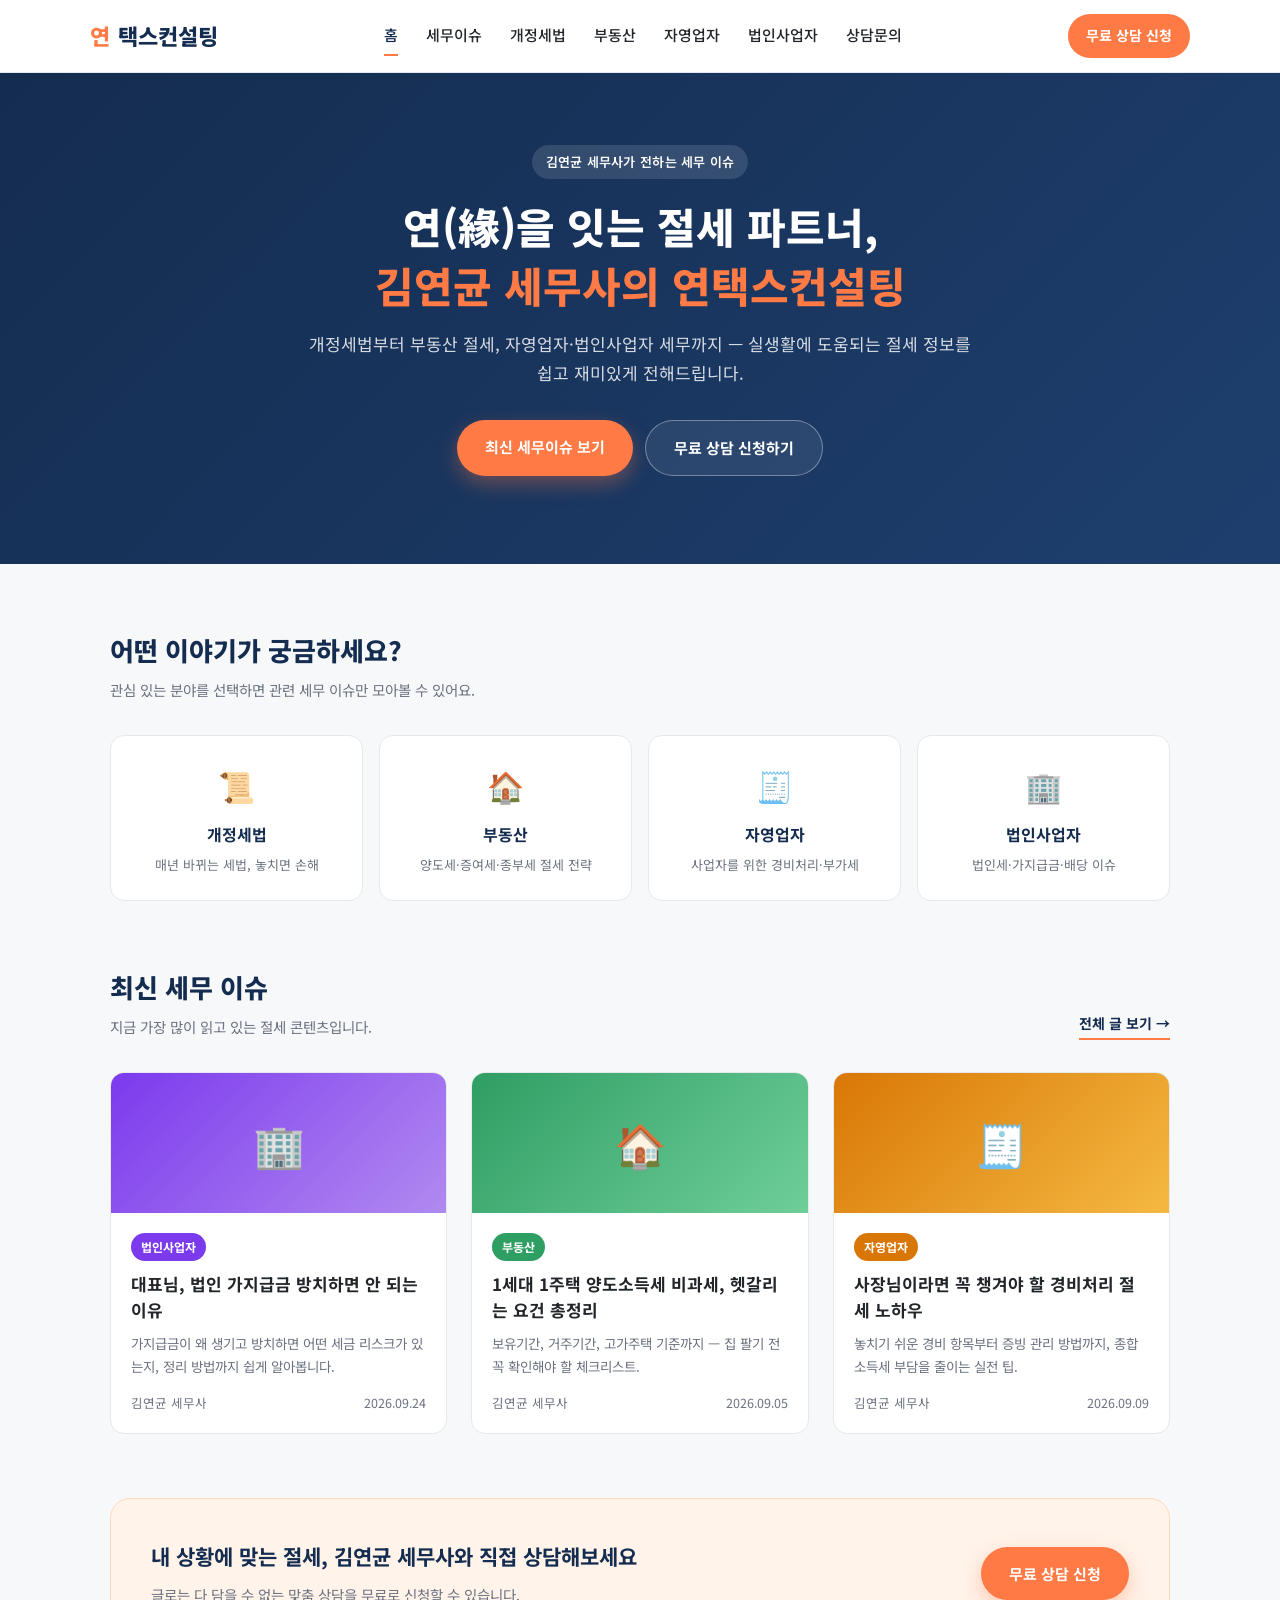
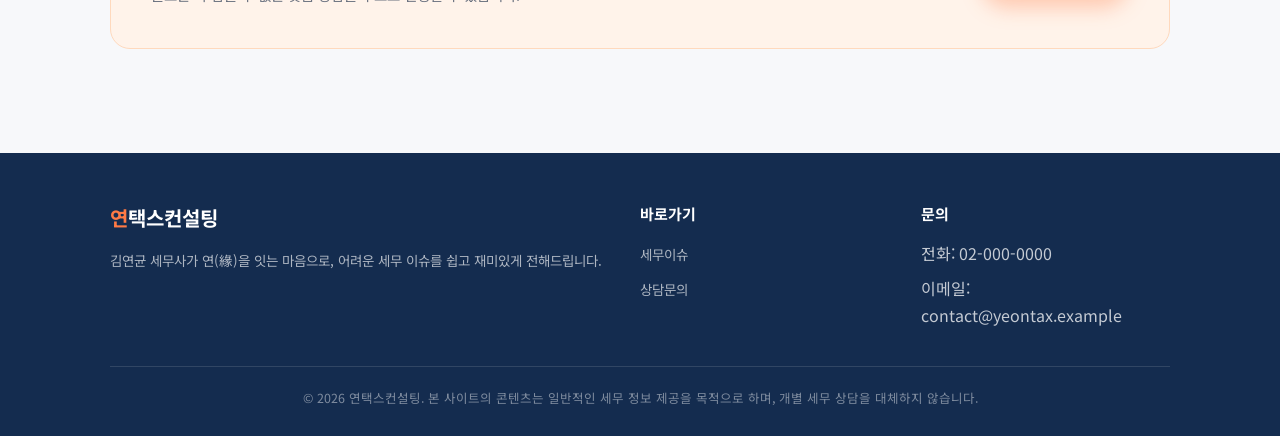
==== commit b599bd77: "법인 가지급금 관련 신규 블로그 글 추가 법인사업자 카테고리의 가지급금 리스크와 정리 방법을 다루는 새 글(post-4)을 추가하고 blog.html, index.html 목록을 " ====
--- a/index.html
+++ b/index.html
@@ -88,9 +88,9 @@
         <div class="post-thumb thumb-corp">🏢</div>
         <div class="post-body">
           <span class="tag tag-corp">법인사업자</span>
-          <h3>법인 배당, 무작정 미루기만 하면 안 되는 이유</h3>
-          <p class="excerpt">이익잉여금을 쌓아두기만 하는 법인이 알아야 할 배당의 기본 구조와 세금 체크포인트.</p>
-          <div class="post-meta"><span>김연균 세무사</span><span>2026.09.23</span></div>
+          <h3>대표님, 법인 가지급금 방치하면 안 되는 이유</h3>
+          <p class="excerpt">가지급금이 왜 생기고 방치하면 어떤 세금 리스크가 있는지, 정리 방법까지 쉽게 알아봅니다.</p>
+          <div class="post-meta"><span>김연균 세무사</span><span>2026.09.24</span></div>
         </div>
       </a>
       <a class="post-card" href="posts/post-2.html">
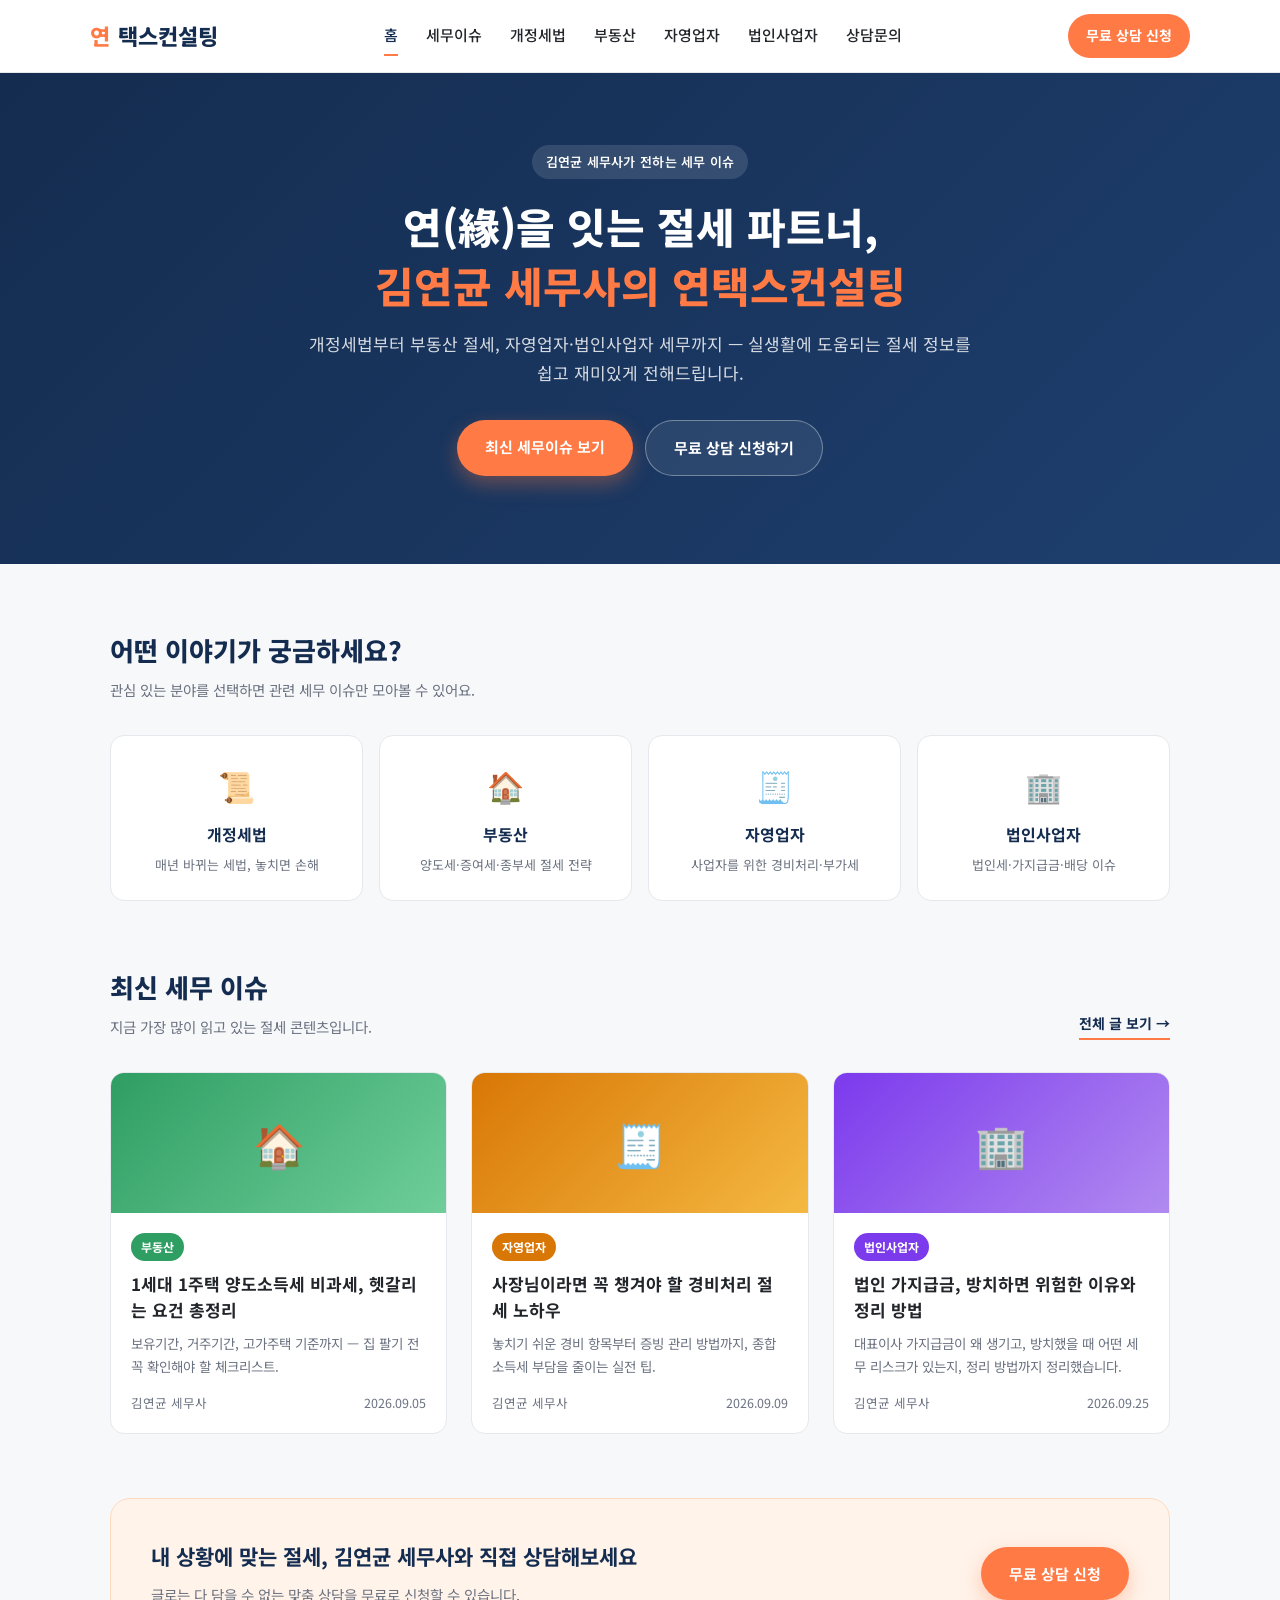
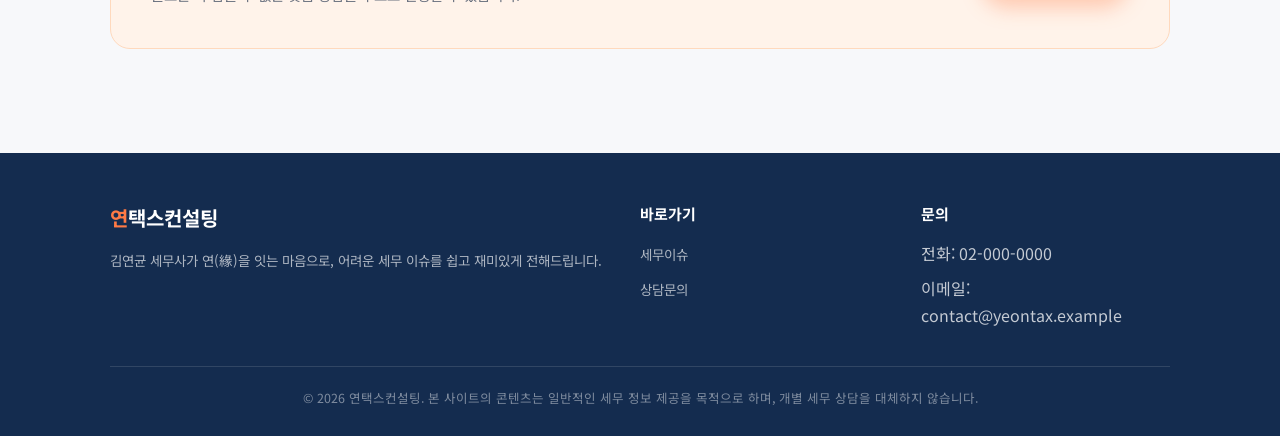
==== commit bebdfe9e: "Add blog post: 법인 가지급금 정리 방법 (법인사업자) 가지급금이 왜 생기는지, 방치했을 때의 세무 리스크(인정이자, 손금불산입, 상여처분)와 정리 방법을 설명하는 신규" ====
--- a/index.html
+++ b/index.html
@@ -84,15 +84,6 @@
     </div>
 
     <div class="post-grid">
-      <a class="post-card" href="posts/post-4.html">
-        <div class="post-thumb thumb-corp">🏢</div>
-        <div class="post-body">
-          <span class="tag tag-corp">법인사업자</span>
-          <h3>대표님, 법인 가지급금 방치하면 안 되는 이유</h3>
-          <p class="excerpt">가지급금이 왜 생기고 방치하면 어떤 세금 리스크가 있는지, 정리 방법까지 쉽게 알아봅니다.</p>
-          <div class="post-meta"><span>김연균 세무사</span><span>2026.09.24</span></div>
-        </div>
-      </a>
       <a class="post-card" href="posts/post-2.html">
         <div class="post-thumb thumb-realestate">🏠</div>
         <div class="post-body">
@@ -109,6 +100,15 @@
           <h3>사장님이라면 꼭 챙겨야 할 경비처리 절세 노하우</h3>
           <p class="excerpt">놓치기 쉬운 경비 항목부터 증빙 관리 방법까지, 종합소득세 부담을 줄이는 실전 팁.</p>
           <div class="post-meta"><span>김연균 세무사</span><span>2026.09.09</span></div>
+        </div>
+      </a>
+      <a class="post-card" href="posts/post-4.html">
+        <div class="post-thumb thumb-corp">🏢</div>
+        <div class="post-body">
+          <span class="tag tag-corp">법인사업자</span>
+          <h3>법인 가지급금, 방치하면 위험한 이유와 정리 방법</h3>
+          <p class="excerpt">대표이사 가지급금이 왜 생기고, 방치했을 때 어떤 세무 리스크가 있는지, 정리 방법까지 정리했습니다.</p>
+          <div class="post-meta"><span>김연균 세무사</span><span>2026.09.25</span></div>
         </div>
       </a>
     </div>
